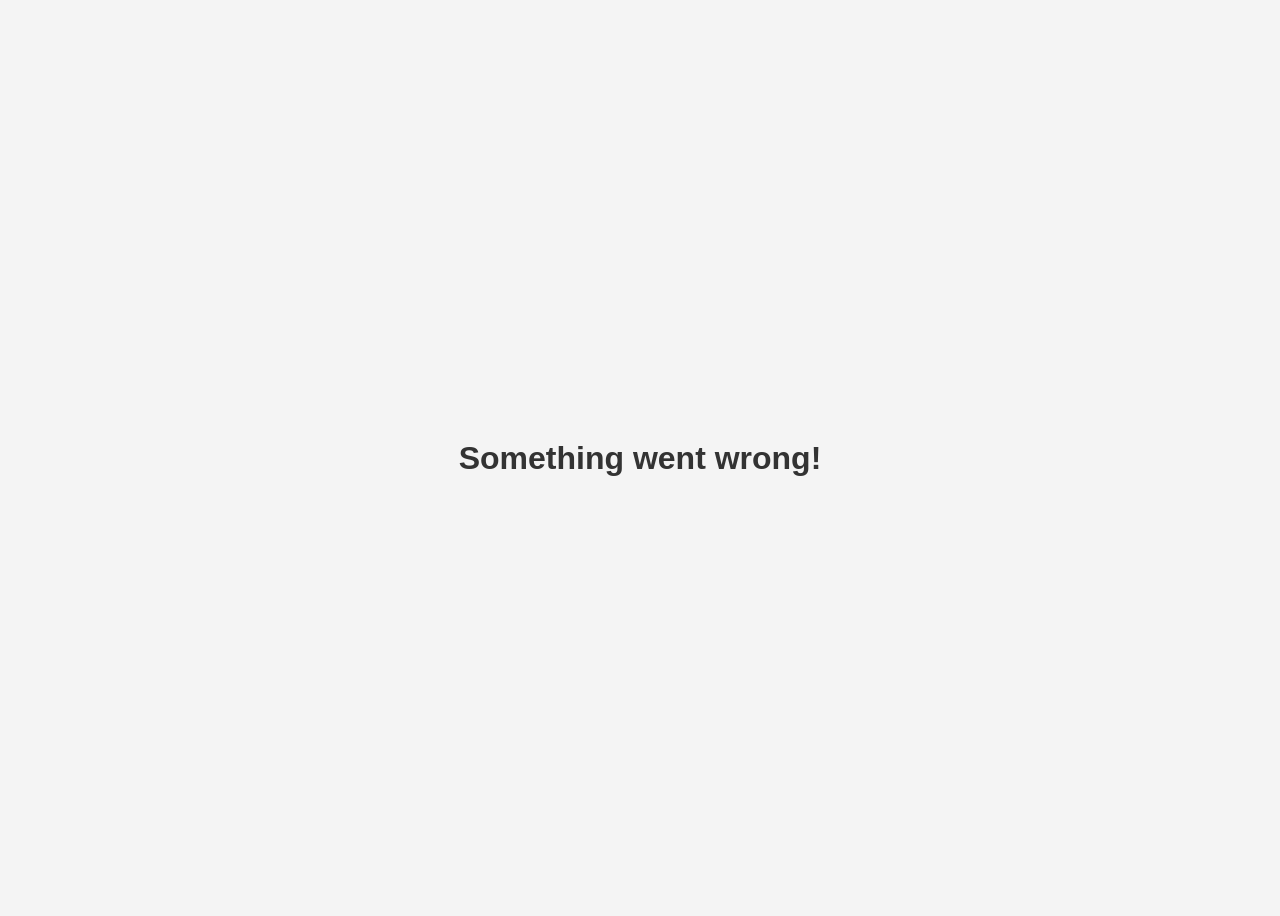
==== frontend/index.html @ 4b451a7d "chore: initialize frontend and backend project structure" ====
<!DOCTYPE html>
<html lang="en">
<head>
    <meta charset="UTF-8">
    <meta name="viewport" content="width=device-width, initial-scale=1.0">
    <title>Taska</title>
    <link rel="stylesheet" href="css/style.css">
</head>
<body>

    <h1 id="welcome">Loading...</h1>

    <script src="js/api.js"></script>
    <script src="js/main.js"></script>

</body>
</html>
---- frontend/css/style.css ----
body {
    font-family: Arial, sans-serif;
    display: flex;
    justify-content: center;
    align-items: center;
    height: 100vh;

    background: #f4f4f4;
}

h1 {
    color: #333;
}
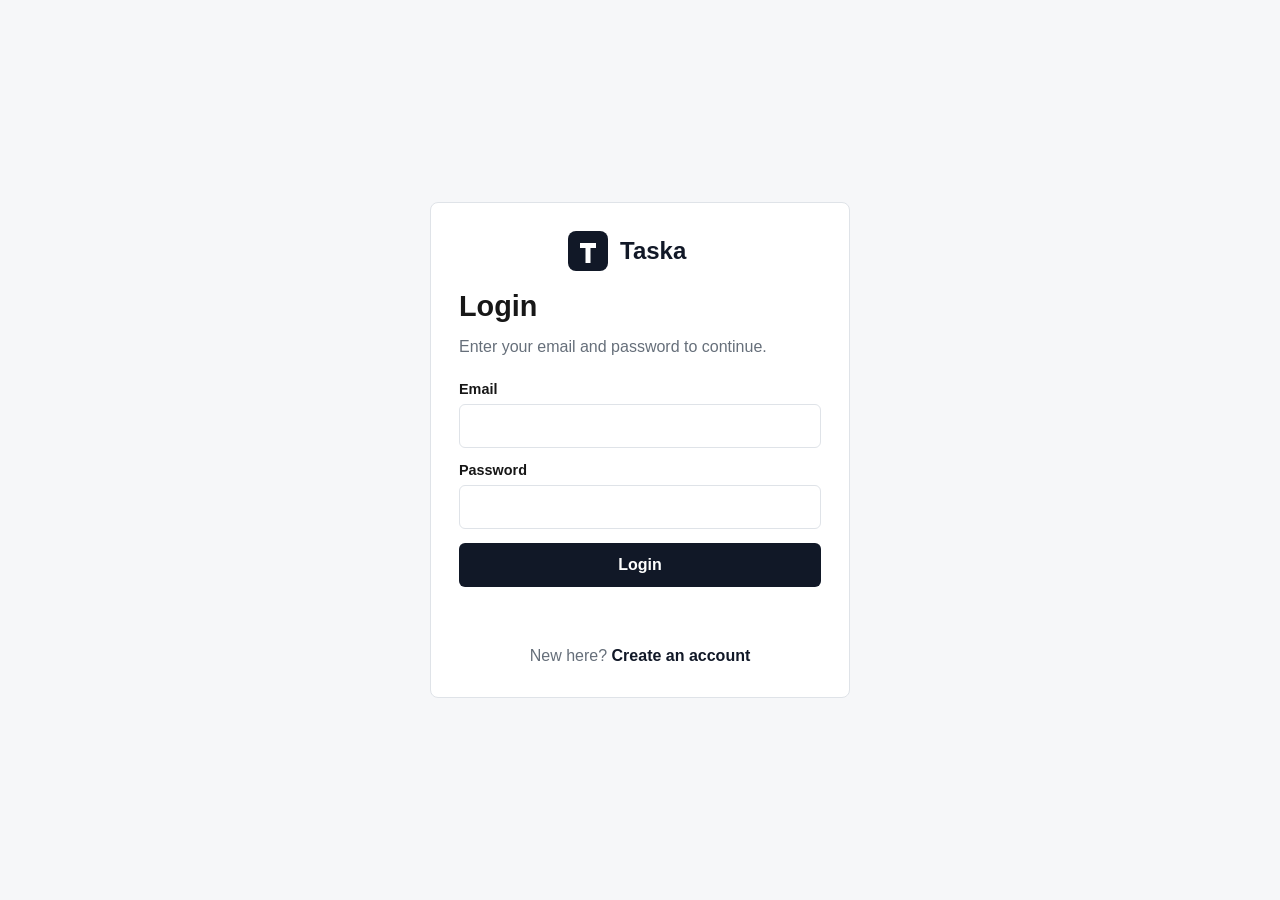
==== commit b5d817b3: "feat(auth): frontend added for signup, login, and logout" ====
--- a/frontend/index.html
+++ b/frontend/index.html
@@ -5,13 +5,15 @@
     <meta name="viewport" content="width=device-width, initial-scale=1.0">
     <title>Taska</title>
     <link rel="stylesheet" href="css/style.css">
+    <script src="js/guard.js" defer></script>
 </head>
 <body>
-
-    <h1 id="welcome">Loading...</h1>
-
-    <script src="js/api.js"></script>
-    <script src="js/main.js"></script>
-
+    <main class="page-center">
+        <section class="card">
+            <img class="brand-logo" src="assets/logo.svg" alt="Taska">
+            <h1>Loading...</h1>
+            <p>Checking your login status</p>
+        </section>
+    </main>
 </body>
-</html>+</html>
--- a/frontend/css/style.css
+++ b/frontend/css/style.css
@@ -1,13 +1,212 @@
+:root {
+    --bg: #f6f7f9;
+    --card: #ffffff;
+    --text: #171717;
+    --muted: #666f7a;
+    --line: #dfe3e8;
+    --primary: #111827;
+    --primary-hover: #000000;
+    --danger: #b42318;
+    --success: #067647;
+}
+
+* {
+    box-sizing: border-box;
+}
+
 body {
-    font-family: Arial, sans-serif;
+    margin: 0;
+    min-height: 100vh;
+    color: var(--text);
+    background: var(--bg);
+    font-family: Arial, Helvetica, sans-serif;
+}
+
+a {
+    color: var(--primary);
+    font-weight: 700;
+    text-decoration: none;
+}
+
+button,
+input {
+    font: inherit;
+}
+
+.page-center {
+    min-height: 100vh;
+    display: grid;
+    place-items: center;
+    padding: 24px;
+}
+
+.card {
+    width: min(100%, 420px);
+    padding: 28px;
+    border: 1px solid var(--line);
+    border-radius: 8px;
+    background: var(--card);
+}
+
+.brand {
+    margin: 0 0 18px;
+    font-size: 1.1rem;
+    font-weight: 800;
+}
+
+.brand-logo {
+    display: block;
+    width: 144px;
+    height: 40px;
+    margin: 0 0 18px;
+}
+
+.auth-card .brand-logo {
+    margin: 0 auto 18px;
+}
+
+h1 {
+    margin: 0 0 10px;
+    font-size: 1.8rem;
+    line-height: 1.2;
+    letter-spacing: 0;
+}
+
+p {
+    margin: 0;
+    color: var(--muted);
+    line-height: 1.6;
+}
+
+.auth-form {
+    display: grid;
+    gap: 14px;
+    margin-top: 22px;
+}
+
+.form-row {
+    display: grid;
+    gap: 14px;
+}
+
+.two-columns {
+    grid-template-columns: repeat(2, minmax(0, 1fr));
+}
+
+label {
+    display: grid;
+    gap: 7px;
+    color: var(--text);
+    font-size: 0.9rem;
+    font-weight: 700;
+}
+
+input {
+    width: 100%;
+    min-height: 44px;
+    border: 1px solid var(--line);
+    border-radius: 6px;
+    padding: 0 12px;
+    color: var(--text);
+    background: #ffffff;
+    outline: none;
+}
+
+input:focus {
+    border-color: var(--primary);
+    box-shadow: 0 0 0 3px rgba(17, 24, 39, 0.12);
+}
+
+.button {
+    min-height: 44px;
+    display: inline-flex;
+    align-items: center;
+    justify-content: center;
+    border: 1px solid transparent;
+    border-radius: 6px;
+    padding: 0 16px;
+    font-weight: 800;
+    cursor: pointer;
+}
+
+.button-primary {
+    color: #ffffff;
+    background: var(--primary);
+}
+
+.button-primary:hover {
+    background: var(--primary-hover);
+}
+
+.button-secondary {
+    color: var(--primary);
+    background: #ffffff;
+    border-color: var(--line);
+}
+
+.full-width {
+    width: 100%;
+}
+
+.form-message {
+    min-height: 22px;
+    color: var(--muted);
+    font-size: 0.92rem;
+}
+
+.form-message.success {
+    color: var(--success);
+}
+
+.form-message.error {
+    color: var(--danger);
+}
+
+.auth-switch {
+    margin-top: 20px;
+    text-align: center;
+}
+
+.dashboard {
+    width: min(100%, 760px);
+    margin: 0 auto;
+    padding: 32px 24px;
+}
+
+.dashboard-header {
     display: flex;
-    justify-content: center;
     align-items: center;
-    height: 100vh;
-
-    background: #f4f4f4;
-}
-
-h1 {
-    color: #333;
-}+    justify-content: space-between;
+    gap: 16px;
+    margin-bottom: 40px;
+}
+
+.dashboard-header .brand-logo {
+    margin: 0;
+}
+
+.welcome-panel {
+    padding: 28px;
+    border: 1px solid var(--line);
+    border-radius: 8px;
+    background: var(--card);
+}
+
+.welcome-panel h1 {
+    margin-bottom: 12px;
+}
+
+@media (max-width: 560px) {
+    .card {
+        padding: 22px;
+    }
+
+    .two-columns {
+        grid-template-columns: 1fr;
+    }
+
+    .dashboard-header {
+        align-items: flex-start;
+        flex-direction: column;
+    }
+}
